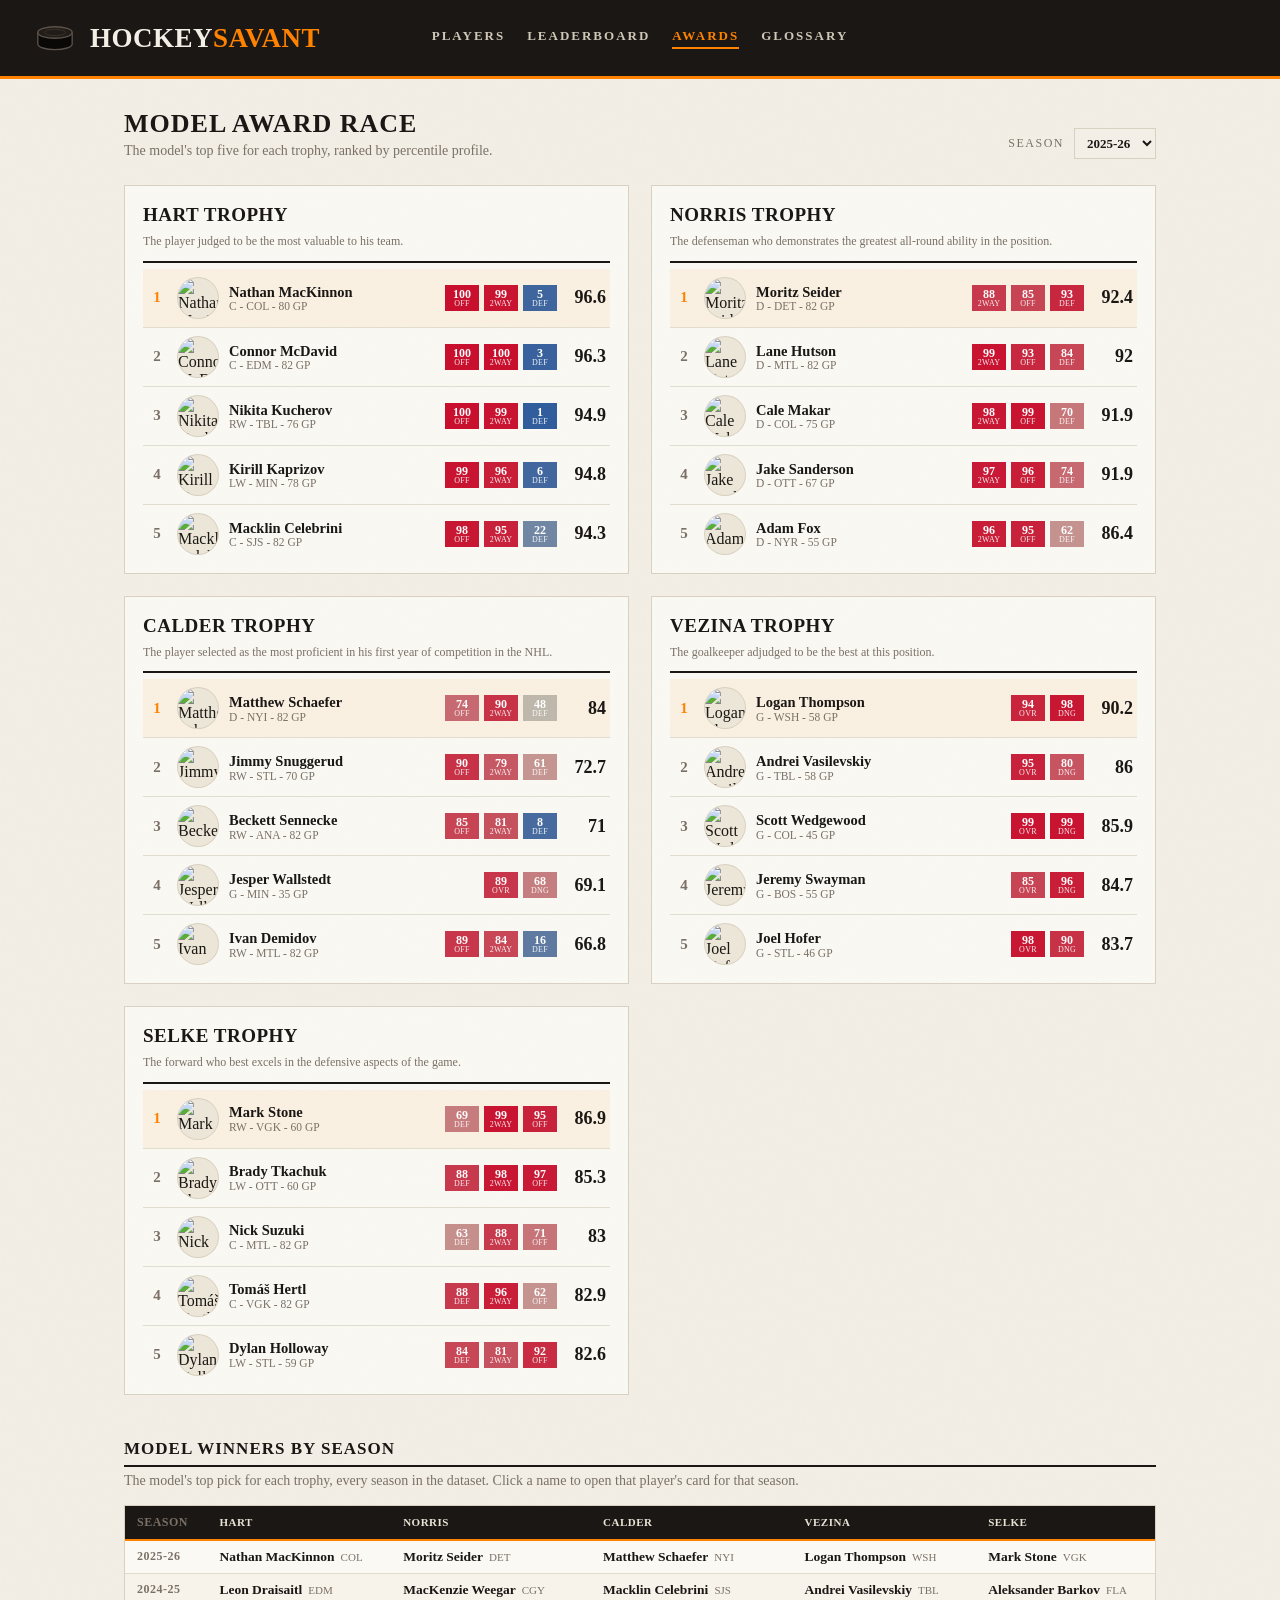
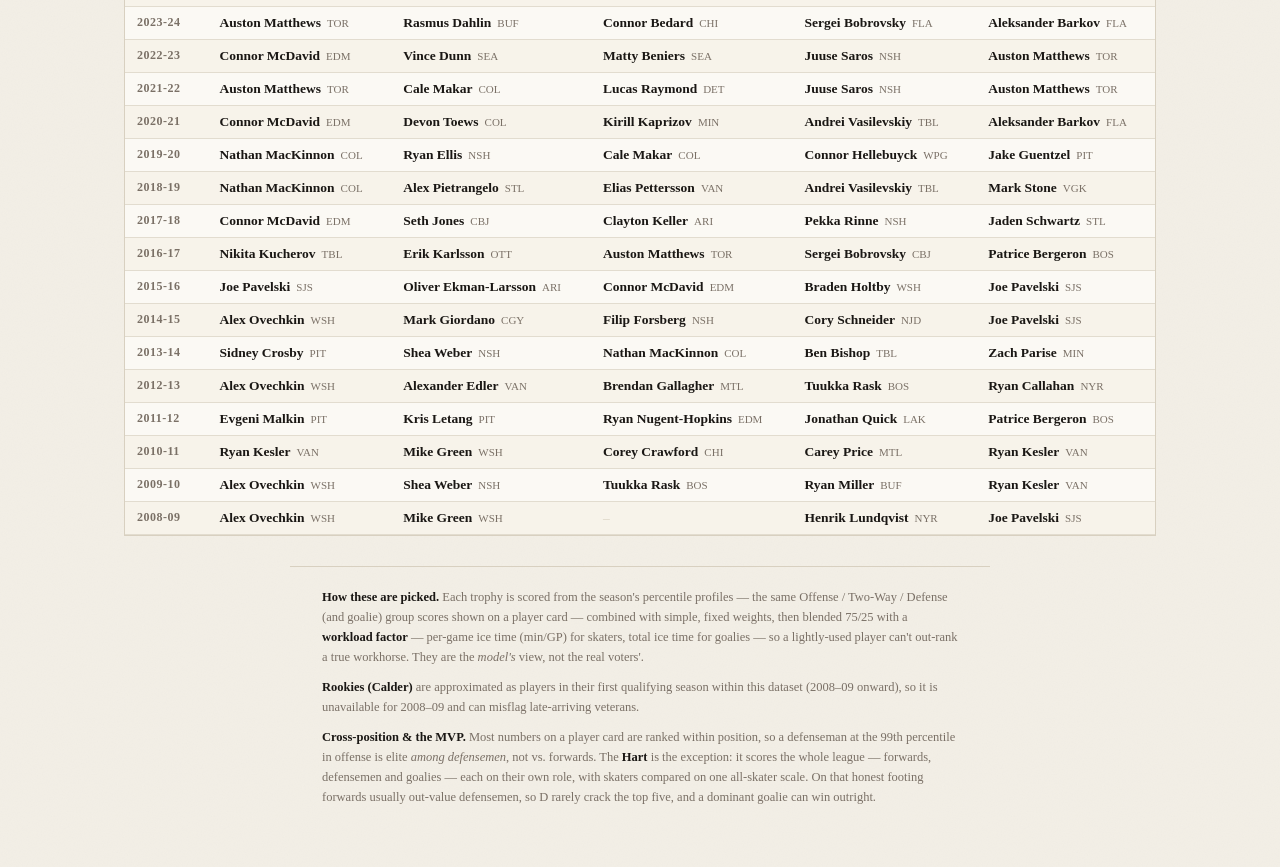
==== docs/awards.html @ ee19a8c4 "Initial commit" ====
<!DOCTYPE html>
<html lang="en">
<head>
  <meta charset="UTF-8">
  <meta name="viewport" content="width=device-width, initial-scale=1.0">
  <title>HockeySavant - Awards</title>
  <link rel="stylesheet" href="style.css">
</head>
<body>
  <header>
    <div class="brand">
      <svg class="puck" viewBox="0 0 44 34" aria-hidden="true">
        <path d="M4 11 V23 A18 6 0 0 0 40 23 V11 Z" fill="#0a0807"/>
        <ellipse cx="22" cy="11" rx="18" ry="6" fill="#211c18" stroke="#5b5249" stroke-width="1.4"/>
        <path d="M4 11 V23 A18 6 0 0 0 40 23 V11" fill="none" stroke="#5b5249" stroke-width="1.4"/>
        <ellipse cx="22" cy="11" rx="11" ry="3.4" fill="none" stroke="#3a332d" stroke-width="1"/>
      </svg>
      <h1>HOCKEY<span class="accent">SAVANT</span></h1>
    </div>
    <nav class="nav">
      <a href="index.html">Players</a>
      <a href="leaderboard.html">Leaderboard</a>
      <a href="awards.html" class="on">Awards</a>
      <a href="glossary.html">Glossary</a>
    </nav>
  </header>

  <main class="awards">
    <div class="awards-toolbar">
      <div>
        <h2 class="awards-title">Model Award Race</h2>
        <p class="awards-lead">The model's top five for each trophy, ranked by percentile profile.</p>
      </div>
      <label class="awards-season">Season
        <select id="award-season" class="season-select" aria-label="Season"></select>
      </label>
    </div>

    <div id="award-grid" class="award-grid"></div>

    <section id="award-history" class="award-history">
      <h3 class="award-history-head">Model Winners by Season</h3>
      <p class="award-history-lead">The model's top pick for each trophy, every season in the
        dataset. Click a name to open that player's card for that season.</p>
      <div class="award-history-scroll">
        <table id="award-history-table" class="award-history-table"></table>
      </div>
    </section>

    <footer class="page-note">
      <p><strong>How these are picked.</strong> Each trophy is scored from the season's
      percentile profiles &mdash; the same Offense / Two-Way / Defense (and goalie) group
      scores shown on a player card &mdash; combined with simple, fixed weights, then blended
      75/25 with a <strong>workload factor</strong> &mdash; per-game ice time (min/GP) for skaters,
      total ice time for goalies &mdash; so a lightly-used player can't out-rank a true workhorse.
      They are the <em>model's</em> view, not the real voters'.</p>
      <p><strong>Rookies (Calder)</strong> are approximated as players in their first qualifying
      season within this dataset (2008&ndash;09 onward), so it is unavailable for 2008&ndash;09
      and can misflag late-arriving veterans.</p>
      <p><strong>Cross-position &amp; the MVP.</strong> Most numbers on a player card are ranked
      within position, so a defenseman at the 99th percentile in offense is elite <em>among
      defensemen</em>, not vs. forwards. The <strong>Hart</strong> is the exception: it scores the
      whole league &mdash; forwards, defensemen and goalies &mdash; each on their own role, with
      skaters compared on one all-skater scale. On that honest footing forwards usually out-value
      defensemen, so D rarely crack the top five, and a dominant goalie can win outright.</p>
    </footer>
  </main>

  <script src="awards.js"></script>
</body>
</html>
---- docs/style.css ----
:root {
  --paper: #f3efe6;     /* warm off-white page */
  --card: #fbf9f4;      /* card surface */
  --ink: #1a1714;       /* near-black warm text */
  --muted: #7a7066;     /* warm grey */
  --line: #e2dccf;      /* hairlines */
  --rule: #d8d0c0;
  --hot: #c8102e;       /* elite (high percentile) */
  --cold: #2f5b9c;      /* cold (low percentile) */
  --accent: #ff8200;
  /* subtle paper grain (generated SVG noise, no external asset) */
  --grain: url("data:image/svg+xml,%3Csvg xmlns='http://www.w3.org/2000/svg' width='160' height='160'%3E%3Cfilter id='n'%3E%3CfeTurbulence type='fractalNoise' baseFrequency='0.8' numOctaves='2' stitchTiles='stitch'/%3E%3CfeColorMatrix type='saturate' values='0'/%3E%3CfeComponentTransfer%3E%3CfeFuncA type='linear' slope='0.045'/%3E%3C/feComponentTransfer%3E%3C/filter%3E%3Crect width='100%25' height='100%25' filter='url(%23n)'/%3E%3C/svg%3E");
}
* { box-sizing: border-box; }
html { -webkit-text-size-adjust: 100%; }
body {
  margin: 0;
  font-family: "Times New Roman", Times, serif;
  background-color: var(--paper);
  background-image: var(--grain);
  color: var(--ink);
  -webkit-font-smoothing: antialiased;
}

/* ---------- header ---------- */
/* three-track grid: brand left, nav dead-centre, search (if any) right. Equal
   1fr side tracks keep the nav centred on pages that have no search box too. */
header {
  display: grid;
  grid-template-columns: 1fr auto 1fr;
  align-items: center;
  gap: 28px;
  padding: 22px 34px;
  background: var(--ink);
  border-bottom: 3px solid var(--accent);
}
.brand { justify-self: start; }
header > .nav { justify-self: center; }
.search-wrap { justify-self: end; }

@media (max-width: 720px) {
  header {
    grid-template-columns: 1fr;
    justify-items: center;
    text-align: center;
    gap: 16px;
  }
  .brand, header > .nav, .search-wrap { justify-self: center; }
}
.brand { display: flex; align-items: center; gap: 14px; white-space: nowrap; }
.puck { width: 42px; height: auto; flex-shrink: 0; display: block; }
h1 {
  font-family: "Times New Roman", Times, serif;
  font-weight: 700;
  font-size: 27px;
  letter-spacing: 0.5px;
  margin: 0;
  color: #f3efe6;
  line-height: 1;
  white-space: nowrap;
}
h1 .accent { color: var(--accent); }
.search-wrap { position: relative; flex: 1; min-width: 240px; max-width: 340px; }
#search {
  width: 100%;
  padding: 11px 15px;
  background: #2a2622;
  border: 1px solid #3a352f;
  border-radius: 0;
  color: #f3efe6;
  font-size: 15px;
  font-family: inherit;
  outline: none;
}
#search::placeholder { color: #8c8378; }
#search:focus { border-color: var(--accent); }
.suggest {
  position: absolute;
  top: 48px; left: 0; right: 0;
  margin: 0; padding: 5px;
  list-style: none;
  background: var(--card);
  border: 1px solid var(--rule);
  border-radius: 0;
  max-height: 330px;
  overflow-y: auto;
  z-index: 10;
}
.suggest:empty { display: none; }
.suggest li {
  padding: 9px 12px;
  cursor: pointer;
  font-size: 14px;
  display: flex;
  justify-content: space-between;
  align-items: center;
  border-bottom: 1px solid var(--line);
}
.suggest li:last-child { border-bottom: none; }
.suggest li:hover, .suggest li.active { background: var(--accent); color: #fff; }
.suggest .meta { color: var(--muted); font-size: 12px; }
.suggest li:hover .meta, .suggest li.active .meta { color: rgba(255,255,255,.85); }

/* ---------- card ---------- */
main.card {
  position: relative;
  overflow: hidden;
  max-width: 600px;
  margin: 40px auto;
  background-color: var(--card);
  background-image: var(--grain);
  border: 1px solid var(--rule);
  border-top: 4px solid var(--ink);
  border-radius: 0;
  padding: 28px 32px 24px;
}
.hidden { display: none; }
.name-row { display: flex; align-items: center; gap: 11px; }
.team-logo {
  height: 30px; width: auto; flex-shrink: 0;
  position: relative; top: 1px;
}
.card-head {
  position: relative;
  display: flex; justify-content: space-between; align-items: flex-start; gap: 16px;
}
.head-id { display: flex; align-items: center; gap: 18px; }
.headshot {
  width: 84px; height: 84px; border-radius: 50%;
  object-fit: cover; object-position: top center;
  background: #ece6d8;
  border: 3px solid var(--card);
  box-shadow: 0 0 0 1px var(--rule);
  flex-shrink: 0;
}
#p-name {
  font-family: "Times New Roman", Times, serif;
  margin: 0; font-size: 33px; font-weight: 700; letter-spacing: 0;
  line-height: 1.02;
}
.sub { margin: 6px 0 0; color: var(--muted); font-size: 13.5px; }
.statline { margin: 7px 0 0; font-size: 14px; color: var(--ink); }
.statline b {
  font-family: "Times New Roman", Times, serif; font-weight: 700;
  font-size: 18px; color: var(--accent); margin-right: 2px;
}
.statline .sep { color: var(--rule); margin: 0 8px; }

.card-controls { display: flex; flex-direction: column; align-items: flex-end; gap: 8px; flex-shrink: 0; }
.season-select {
  font-family: inherit; font-size: 13px; font-weight: 700;
  color: var(--ink); background: var(--paper);
  border: 1px solid var(--rule); border-radius: 0;
  padding: 6px 8px; cursor: pointer;
}
.season-select:disabled { color: var(--muted); cursor: default; }
.toggle {
  display: flex; background: var(--paper);
  border: 1px solid var(--rule); border-radius: 0; padding: 3px;
  flex-shrink: 0;
}
.toggle button {
  background: none; border: none; color: var(--muted);
  padding: 7px 15px; border-radius: 0; cursor: pointer;
  font-size: 12px; font-weight: 700; letter-spacing: 0.5px;
  text-transform: uppercase; font-family: inherit;
}
.toggle button.on { background: var(--ink); color: var(--paper); }

/* ---------- sliders ---------- */
.sliders { position: relative; margin-top: 24px; display: flex; flex-direction: column; gap: 13px; }
.group-head {
  font-family: "Times New Roman", Times, serif;
  font-size: 13px; font-weight: 600; letter-spacing: 2px; text-transform: uppercase;
  color: var(--ink); margin-top: 14px; padding-bottom: 5px;
  border-bottom: 2px solid var(--ink);
  display: flex; align-items: baseline; gap: 8px;
}
.group-head:first-child { margin-top: 0; }
.group-score {
  margin-left: auto;
  font-family: "Times New Roman", Times, serif;
  font-size: 13px; font-weight: 700; letter-spacing: 0; color: #fff;
  min-width: 30px; padding: 1px 7px; border-radius: 10px;
  text-align: center; font-variant-numeric: tabular-nums;
}
.slider-row { display: grid; grid-template-columns: 160px 1fr 54px; align-items: center; gap: 16px; }
.slider-label { font-size: 13.5px; color: var(--ink); }
.slider-val {
  font-family: "Times New Roman", Times, serif; font-weight: 700;
  font-size: 16px; color: var(--ink); font-variant-numeric: tabular-nums; text-align: right;
}
.track {
  position: relative; height: 6px; border-radius: 0;
  background: linear-gradient(90deg, var(--cold) 0%, #cfc7b8 50%, var(--hot) 100%);
  opacity: 0.5;
}
.track .fill-wrap { position: relative; height: 6px; }
.dot {
  position: absolute; top: 50%; transform: translate(-50%,-50%);
  width: 30px; height: 30px; border-radius: 50%;
  display: flex; align-items: center; justify-content: center;
  font-family: "Times New Roman", Times, serif;
  font-size: 13px; font-weight: 700; color: #fff;
  opacity: 1;
  border: 2px solid var(--card);
  transition: left 0.4s cubic-bezier(.34,1.3,.5,1), background 0.4s;
}
.inv { color: var(--muted); font-size: 11px; }

.legend { margin-top: 24px; color: var(--muted); font-size: 12px; }
.legend .hot { color: var(--hot); font-weight: 700; }
.legend .cold { color: var(--cold); font-weight: 700; }

.hint { text-align: center; color: var(--muted); margin-top: 70px; font-size: 15px; }

/* ---------- most similar ---------- */
.similar { max-width: 600px; margin: 30px auto 0; }
.similar-head {
  font-family: "Times New Roman", Times, serif;
  font-size: 13px; font-weight: 600; letter-spacing: 2px; text-transform: uppercase;
  color: var(--ink); margin: 0 0 14px; padding-bottom: 6px;
  border-bottom: 2px solid var(--ink);
}
.similar-head span { color: var(--muted); }
.similar-list { display: grid; grid-template-columns: repeat(3, 1fr); gap: 12px; }
.sim-row {
  display: flex; flex-direction: column; align-items: center; gap: 7px;
  background-color: var(--card); background-image: var(--grain);
  border: 1px solid var(--rule); padding: 16px 10px;
  cursor: pointer; text-align: center; font-family: inherit;
}
.sim-row:hover { border-color: var(--accent); }
.sim-mug {
  width: 54px; height: 54px; border-radius: 50%;
  object-fit: cover; object-position: top center;
  background: #ece6d8; box-shadow: 0 0 0 1px var(--rule);
}
.sim-name { font-weight: 700; font-size: 15px; color: var(--ink); line-height: 1.1; }
.sim-meta { font-size: 12px; color: var(--muted); }

/* ---------- empty state ---------- */
.empty { max-width: 540px; margin: 56px auto 0; text-align: center; padding: 0 24px; }
.empty-puck { width: 64px; height: auto; display: block; margin: 0 auto 20px; }
.empty-lead { font-size: 18px; line-height: 1.55; color: var(--ink); margin: 0 0 24px; }
.empty-label {
  font-size: 12px; letter-spacing: 1.5px; text-transform: uppercase;
  color: var(--muted); margin: 0 0 14px;
}
.chips { display: flex; flex-wrap: wrap; gap: 10px; justify-content: center; }
.chip {
  font-family: inherit; font-size: 14px; padding: 8px 14px;
  background: var(--card); border: 1px solid var(--rule); color: var(--ink); cursor: pointer;
}
.chip:hover { border-color: var(--accent); color: var(--accent); }

/* ---------- footer ---------- */
.page-note {
  max-width: 700px; margin: 30px auto 60px; padding: 20px 32px 0;
  color: var(--muted); font-size: 12.5px; line-height: 1.6;
  border-top: 1px solid var(--rule);
}
.page-note p { margin: 0 0 10px; }
.page-note strong { color: var(--ink); }

/* ---------- nav ---------- */
.nav { display: flex; gap: 22px; align-items: center; }
.nav a {
  font-family: "Times New Roman", Times, serif; font-size: 13px; font-weight: 600;
  letter-spacing: 2px; text-transform: uppercase; text-decoration: none;
  color: #cfc7b8; padding-bottom: 3px; border-bottom: 2px solid transparent;
}
.nav a:hover { color: #fff; }
.nav a.on { color: var(--accent); border-bottom-color: var(--accent); }

/* ---------- awards page ---------- */
.awards { max-width: 1080px; margin: 0 auto; padding: 30px 24px 0; }
.awards-toolbar {
  display: flex; justify-content: space-between; align-items: flex-end;
  gap: 20px; flex-wrap: wrap; margin-bottom: 26px;
}
.awards-title {
  font-family: "Times New Roman", Times, serif; font-size: 26px; font-weight: 700;
  letter-spacing: 1px; text-transform: uppercase; margin: 0; color: var(--ink);
}
.awards-lead { margin: 4px 0 0; color: var(--muted); font-size: 14px; }
.awards-season {
  font-family: "Times New Roman", Times, serif; font-size: 12px; letter-spacing: 1.5px;
  text-transform: uppercase; color: var(--muted); display: flex; align-items: center; gap: 10px;
}

.award-grid {
  display: grid; grid-template-columns: repeat(auto-fill, minmax(330px, 1fr));
  gap: 22px;
}
.trophy {
  background-color: var(--card); background-image: var(--grain);
  border: 1px solid var(--rule); padding: 18px 18px 10px;
}
.trophy-head { border-bottom: 2px solid var(--ink); padding-bottom: 10px; margin-bottom: 6px; }
.trophy-head h3 {
  font-family: "Times New Roman", Times, serif; font-size: 19px; font-weight: 700;
  letter-spacing: 0.5px; text-transform: uppercase; margin: 0; display: inline;
}
.trophy-sub {
  font-family: "Times New Roman", Times, serif; font-size: 11px; font-weight: 600;
  letter-spacing: 1.5px; text-transform: uppercase; color: var(--accent); margin-left: 8px;
}
.trophy-desc { margin: 7px 0 0; color: var(--muted); font-size: 12px; line-height: 1.45; }
.trophy-none { color: var(--muted); font-style: italic; font-size: 13px; padding: 10px 2px; }

.nominee-list { display: flex; flex-direction: column; }
.nominee {
  display: grid; grid-template-columns: 20px 40px 1fr auto;
  align-items: center; gap: 11px; padding: 9px 4px;
  border-bottom: 1px solid var(--line); text-decoration: none; color: inherit;
}
.nominee:last-child { border-bottom: none; }
.nominee:hover { background: rgba(0,0,0,0.03); }
.nominee.winner { background: rgba(255,130,0,0.07); }
.rank {
  font-family: "Times New Roman", Times, serif; font-weight: 700; font-size: 15px;
  color: var(--muted); text-align: center;
}
.nominee.winner .rank { color: var(--accent); }
.nom-mug {
  width: 40px; height: 40px; border-radius: 50%;
  object-fit: cover; object-position: top center;
  background: #ece6d8; box-shadow: 0 0 0 1px var(--rule);
}
.nom-id { display: flex; flex-direction: column; min-width: 0; }
.nom-name {
  font-weight: 700; font-size: 14.5px; color: var(--ink); line-height: 1.15;
  white-space: nowrap; overflow: hidden; text-overflow: ellipsis;
}
.nom-meta { font-size: 11.5px; color: var(--muted); }
.nom-why { display: none; }              /* compact rows hide chips; see wide view */
.nom-score {
  font-family: "Times New Roman", Times, serif; font-weight: 700; font-size: 18px;
  color: var(--ink); font-variant-numeric: tabular-nums; text-align: right; min-width: 38px;
}

/* room for the "why" chips on wider cards */
@media (min-width: 560px) {
  .nominee { grid-template-columns: 20px 40px 1fr auto auto; }
  .nom-why { display: flex; gap: 5px; }
  .why-chip {
    display: flex; flex-direction: column; align-items: center; justify-content: center;
    width: 34px; padding: 3px 0; color: #fff; line-height: 1;
  }
  .why-chip b { font-size: 12px; font-weight: 700; }
  .why-chip i { font-size: 8px; font-style: normal; text-transform: uppercase; letter-spacing: 0.3px; opacity: 0.92; }
}

/* ---------- awards: historical winners ---------- */
.award-history { margin: 44px 0 0; }
.award-history-head {
  font-family: "Times New Roman", Times, serif; font-size: 17px; font-weight: 700;
  letter-spacing: 1px; text-transform: uppercase; color: var(--ink);
  margin: 0 0 6px; padding-bottom: 6px; border-bottom: 2px solid var(--ink);
}
.award-history-lead { margin: 0 0 16px; color: var(--muted); font-size: 14px; }
.award-history-scroll {
  overflow-x: auto; border: 1px solid var(--rule); background: var(--card);
  -webkit-overflow-scrolling: touch;
}
.award-history-table {
  border-collapse: separate; border-spacing: 0; width: 100%;
  font-variant-numeric: tabular-nums;
}
.award-history-table thead th {
  position: sticky; top: 0; z-index: 2;
  background: var(--ink); color: #e9e3d6;
  font-family: "Times New Roman", Times, serif; font-size: 11px; font-weight: 600;
  letter-spacing: 0.5px; text-transform: uppercase;
  padding: 9px 12px; text-align: left; white-space: nowrap;
  border-bottom: 2px solid var(--accent);
}
.award-history-table td, .award-history-table tbody th {
  padding: 8px 12px; border-bottom: 1px solid var(--line);
  font-size: 13.5px; white-space: nowrap; text-align: left;
}
.award-history-table .ah-season {
  font-family: "Times New Roman", Times, serif; font-weight: 600; font-size: 12px;
  letter-spacing: 0.5px; color: var(--muted);
}
.award-history-table tbody th.ah-season {
  position: sticky; left: 0; background: var(--card); z-index: 1;
}
.award-history-table tbody tr:nth-child(even) td,
.award-history-table tbody tr:nth-child(even) th.ah-season { background: #f7f3ea; }
.award-history-table tbody tr:hover td,
.award-history-table tbody tr:hover th.ah-season { background: #f0e8d6; }
.ah-win { text-decoration: none; color: var(--ink); font-weight: 700; }
.ah-win:hover { color: var(--accent); }
.ah-team { color: var(--muted); font-weight: 400; font-size: 11px; margin-left: 6px; }
.ah-none { color: var(--rule); }

/* ---------- leaderboard page ---------- */
.board { max-width: 1240px; margin: 0 auto; padding: 30px 24px 0; }
.board-toolbar {
  display: flex; justify-content: space-between; align-items: flex-end;
  gap: 20px; flex-wrap: wrap; margin-bottom: 16px;
}
.board-title {
  font-family: "Times New Roman", Times, serif; font-size: 26px; font-weight: 700;
  letter-spacing: 1px; text-transform: uppercase; margin: 0; color: var(--ink);
}
.board-lead { margin: 4px 0 0; color: var(--muted); font-size: 14px; max-width: 460px; }
.board-controls { display: flex; align-items: center; gap: 12px; flex-wrap: wrap; }
.board-season {
  font-family: "Times New Roman", Times, serif; font-size: 12px; letter-spacing: 1.5px;
  text-transform: uppercase; color: var(--muted); display: flex; align-items: center; gap: 8px;
}

.board-subbar {
  display: flex; align-items: center; justify-content: space-between;
  gap: 16px; margin-bottom: 12px; flex-wrap: wrap;
}
.board-subbar-left { display: flex; align-items: center; gap: 18px; flex-wrap: wrap; }
.board-filter {
  width: 240px; max-width: 100%;
  padding: 9px 13px; font-family: inherit; font-size: 14px; color: var(--ink);
  background: var(--card); border: 1px solid var(--rule); border-radius: 0; outline: none;
}
.board-filter:focus { border-color: var(--accent); }

/* min-TOI slider */
.toi-filter { display: flex; align-items: center; gap: 10px; }
.toi-cap {
  font-family: "Times New Roman", Times, serif; font-size: 11px; font-weight: 600;
  letter-spacing: 1.5px; text-transform: uppercase; color: var(--muted);
}
.toi-filter input[type="range"] {
  -webkit-appearance: none; appearance: none;
  width: 160px; height: 4px; background: var(--rule); outline: none; cursor: pointer;
}
.toi-filter input[type="range"]::-webkit-slider-thumb {
  -webkit-appearance: none; appearance: none;
  width: 16px; height: 16px; border-radius: 50%;
  background: var(--accent); border: 2px solid var(--card); box-shadow: 0 0 0 1px var(--rule);
}
.toi-filter input[type="range"]::-moz-range-thumb {
  width: 14px; height: 14px; border: 2px solid var(--card); border-radius: 50%;
  background: var(--accent);
}
.toi-value {
  min-width: 78px; font-family: "Times New Roman", Times, serif; font-weight: 700;
  font-size: 13px; color: var(--ink); font-variant-numeric: tabular-nums;
}
.board-count {
  font-family: "Times New Roman", Times, serif; font-size: 12px; font-weight: 600;
  letter-spacing: 1px; text-transform: uppercase; color: var(--muted); white-space: nowrap;
}

.board-scroll {
  overflow: auto; max-height: calc(100vh - 150px);
  border: 1px solid var(--rule); box-shadow: 0 1px 0 var(--rule);
  background: var(--card); -webkit-overflow-scrolling: touch;
}
.board-table {
  border-collapse: separate; border-spacing: 0; width: 100%;
  font-variant-numeric: tabular-nums;
}
.board-table th, .board-table td {
  padding: 6px 9px; text-align: center; white-space: nowrap;
}
.board-table tbody td { border-bottom: 1px solid var(--line); height: 44px; }

/* ---- header: group bands (row 1) + sortable columns (row 2) ---- */
.board-table thead th {
  position: sticky; background: var(--ink); color: #e9e3d6; z-index: 3;
  font-family: "Times New Roman", Times, serif; letter-spacing: 0.5px; text-transform: uppercase;
}
.board-table thead .band-row th.band {
  top: 0; height: 26px; font-size: 11px; font-weight: 700; letter-spacing: 1.5px;
  color: var(--accent); border-bottom: 1px solid #3a352f; border-left: 1px solid #3a352f;
}
.board-table thead .col-row th {
  top: 26px; height: 30px; font-size: 11px; font-weight: 600; color: #d8d1c3;
  border-bottom: 2px solid var(--accent);
}
/* rank / name / ovr span both rows -> anchor at the very top */
.board-table thead .band-row th[rowspan] { top: 0; border-bottom: 2px solid var(--accent); }
.board-table th.sortable { cursor: pointer; }
.board-table th.sortable:hover { color: #fff; background: #272320; }
.board-table thead th.sorted { color: var(--accent); }
.board-table th .th-lbl { display: inline; }
.board-table th .sort-arrow { font-size: 8px; font-style: normal; margin-left: 2px; }
.board-table .lowmark { font-style: normal; font-size: 9px; opacity: 0.7; margin-left: 2px; }

/* pin rank + name columns while the stat columns scroll */
.board-table .col-rank { left: 0; width: 40px; }
.board-table .col-name { left: 40px; text-align: left; min-width: 168px; }
.board-table .col-rank, .board-table .col-name { position: sticky; }
.board-table thead .col-rank, .board-table thead .col-name { z-index: 6; }
.board-table tbody .col-rank, .board-table tbody .col-name { background: var(--card); z-index: 2; }

/* section separators between group bands */
.board-table .col-ovr { border-left: 2px solid var(--rule); }
.board-table .sec-start { border-left: 2px solid var(--rule); }
.board-table thead .sec-start { border-left: 1px solid #3a352f; }

/* zebra + hover */
.board-table tbody tr:nth-child(even) td { background: #f7f3ea; }
.board-table tbody tr:nth-child(even) .col-rank,
.board-table tbody tr:nth-child(even) .col-name { background: #f7f3ea; }
.board-table tbody tr:hover td { background: #f0e8d6; }
.board-table tbody tr:hover .col-rank,
.board-table tbody tr:hover .col-name { background: #f0e8d6; }

/* rank column + top-3 medals */
.board-table tbody .col-rank .rk {
  font-family: "Times New Roman", Times, serif; font-weight: 600; font-size: 14px; color: var(--muted);
}
.board-table tbody tr.lead .col-rank .rk {
  display: inline-flex; align-items: center; justify-content: center;
  width: 24px; height: 24px; border-radius: 50%; color: #fff;
}
.board-table tbody tr.lead-1 .col-rank .rk { background: #c8a13a; }
.board-table tbody tr.lead-2 .col-rank .rk { background: #9aa0a6; }
.board-table tbody tr.lead-3 .col-rank .rk { background: #b07a45; }

/* name cell with mug */
.board-name {
  text-decoration: none; color: inherit;
  display: flex; align-items: center; gap: 10px; line-height: 1.12;
}
.bn-mug {
  width: 30px; height: 30px; border-radius: 50%; flex-shrink: 0;
  object-fit: cover; object-position: top center;
  background: #ece6d8; box-shadow: 0 0 0 1px var(--rule);
}
.bn-txt { display: flex; flex-direction: column; min-width: 0; }
.bn-name { font-weight: 700; font-size: 13.5px; color: var(--ink); }
.board-name:hover .bn-name { color: var(--accent); }
.bn-meta { font-size: 11px; color: var(--muted); letter-spacing: 0.3px; }

/* percentile pills */
.pct-pill {
  display: inline-block; min-width: 27px; padding: 3px 6px;
  color: #fff; font-weight: 700; font-size: 12px; border-radius: 9px;
  font-family: "Times New Roman", Times, serif;
}
.pct-pill.strong {
  min-width: 32px; font-size: 13px; padding: 4px 7px;
  box-shadow: 0 0 0 1px rgba(0,0,0,0.08);
}
.col-ovr .pct-pill { border-radius: 4px; }
.board-empty { padding: 32px; color: var(--muted); font-style: italic; text-align: center; }

@media (max-width: 720px) {
  .board-scroll { max-height: none; }
  .board-table thead th { position: static; }
  .board-table .col-rank, .board-table .col-name { position: static; }
}

/* ---------- glossary page ---------- */
.gloss { max-width: 920px; margin: 0 auto; padding: 30px 24px 0; }
.gloss-title {
  font-family: "Times New Roman", Times, serif; font-size: 26px; font-weight: 700;
  letter-spacing: 1px; text-transform: uppercase; margin: 0; color: var(--ink);
}
.gloss-lead { margin: 4px 0 24px; color: var(--muted); font-size: 14px; }
.gloss-concepts {
  display: grid; grid-template-columns: repeat(auto-fill, minmax(270px, 1fr)); gap: 16px;
}
.gloss-card {
  background-color: var(--card); background-image: var(--grain);
  border: 1px solid var(--rule); border-top: 3px solid var(--ink); padding: 16px 18px;
}
.gloss-card.warn { border-top-color: var(--hot); }
.gloss-card h3 {
  font-family: "Times New Roman", Times, serif; font-size: 14px; font-weight: 700;
  letter-spacing: 0.5px; text-transform: uppercase; margin: 0 0 8px; color: var(--ink);
}
.gloss-card p { margin: 0; font-size: 13.5px; line-height: 1.55; color: var(--ink); }
.gloss-card .cold { color: var(--cold); font-weight: 700; }
.gloss-card .hot { color: var(--hot); font-weight: 700; }

.gloss-legend {
  display: flex; flex-wrap: wrap; gap: 22px; margin: 28px 0 6px;
  font-size: 12.5px; color: var(--muted);
}
.gloss-legend .dir { margin-right: 5px; font-size: 14px; }
.dir.up { color: var(--hot); }
.dir.down { color: var(--cold); }
.dir.ctx { color: var(--muted); }

.gloss-h {
  font-family: "Times New Roman", Times, serif; font-size: 17px; font-weight: 700;
  letter-spacing: 1px; text-transform: uppercase; color: var(--ink);
  margin: 30px 0 12px; padding-bottom: 6px; border-bottom: 2px solid var(--ink);
}
.gloss-table table { width: 100%; border-collapse: collapse; }
.gloss-table .gloss-grouprow th {
  text-align: left; font-family: "Times New Roman", Times, serif; font-size: 12px; font-weight: 600;
  letter-spacing: 1.5px; text-transform: uppercase; color: var(--accent);
  padding: 16px 8px 6px; border-bottom: 1px solid var(--rule);
}
.gloss-table td { padding: 9px 8px; border-bottom: 1px solid var(--line); vertical-align: top; }
.gloss-table .g-stat { font-weight: 700; font-size: 13.5px; color: var(--ink); white-space: nowrap; width: 190px; }
.gloss-table .g-dir { width: 28px; text-align: center; }
.gloss-table .g-dir .dir { font-size: 15px; }
.gloss-table .g-desc { font-size: 13px; line-height: 1.5; color: var(--muted); }

@media (max-width: 560px) {
  .gloss-table .g-stat { width: auto; white-space: normal; }
}

/* ---------- player page layout ----------
   Mobile/tablet: the wrapper is a transparent pass-through, so the card,
   trajectory charts and similar list stay stacked exactly as before.
   Desktop (>=900px): card pins to the left, and the right column stacks the
   three-way graph, the overall graph, then most similar going down. */
@media (min-width: 900px) {
  .player-layout {
    display: grid;
    grid-template-columns: minmax(360px, 600px) minmax(320px, 1fr);
    align-items: start;
    gap: 34px;
    max-width: 1180px;
    margin: 40px auto;
    padding: 0 28px;
  }
  /* collapse the wrapper's spacing on the empty state (card hidden) */
  .player-layout:not(:has(> #card:not(.hidden))) { margin: 0; }
  .player-layout > #card { margin: 0; max-width: none; }
  .player-side { display: flex; flex-direction: column; gap: 30px; }
  .player-side > section { margin: 0; max-width: none; }
  /* in the narrower right column, stack the two charts vertically */
  .player-side .charts { grid-template-columns: 1fr; }
}

/* ---------- season trajectory charts ---------- */
.trajectory { max-width: 600px; margin: 30px auto 0; }
.trajectory.hidden { display: none; }
.trajectory-head {
  font-family: "Times New Roman", Times, serif; font-size: 13px; font-weight: 600; letter-spacing: 2px;
  text-transform: uppercase; color: var(--ink); margin: 0 0 14px; padding-bottom: 6px;
  border-bottom: 2px solid var(--ink); display: flex; align-items: baseline; gap: 10px;
}
.traj-sit { font-size: 11px; letter-spacing: 1px; color: var(--muted); font-weight: 600; }
.charts { display: grid; grid-template-columns: 1fr 1fr; gap: 20px; }
.chart { margin: 0; }
.chart figcaption {
  font-family: "Times New Roman", Times, serif; font-size: 11px; font-weight: 600; letter-spacing: 1px;
  text-transform: uppercase; color: var(--muted); margin-bottom: 7px;
}
svg.lc {
  width: 100%; height: auto; display: block;
  background: var(--card); border: 1px solid var(--rule);
}
.lc-grid { stroke: var(--line); stroke-width: 1; }
.lc-yl { fill: var(--muted); font-size: 8px; text-anchor: end; font-family: "Times New Roman", Times, serif; }
.lc-xl { fill: var(--muted); font-size: 8px; text-anchor: middle; font-family: "Times New Roman", Times, serif; }
.lc-line { fill: none; stroke-width: 2; stroke-linejoin: round; stroke-linecap: round; }
.lc-dot { stroke: var(--card); stroke-width: 1; }
.lc-legend {
  display: flex; flex-wrap: wrap; gap: 12px; justify-content: center;
  margin-top: 7px; font-size: 11px; color: var(--muted);
}
.lc-key { display: flex; align-items: center; gap: 5px; }
.lc-key i { width: 11px; height: 3px; border-radius: 2px; display: inline-block; }
@media (max-width: 560px) { .charts { grid-template-columns: 1fr; } }
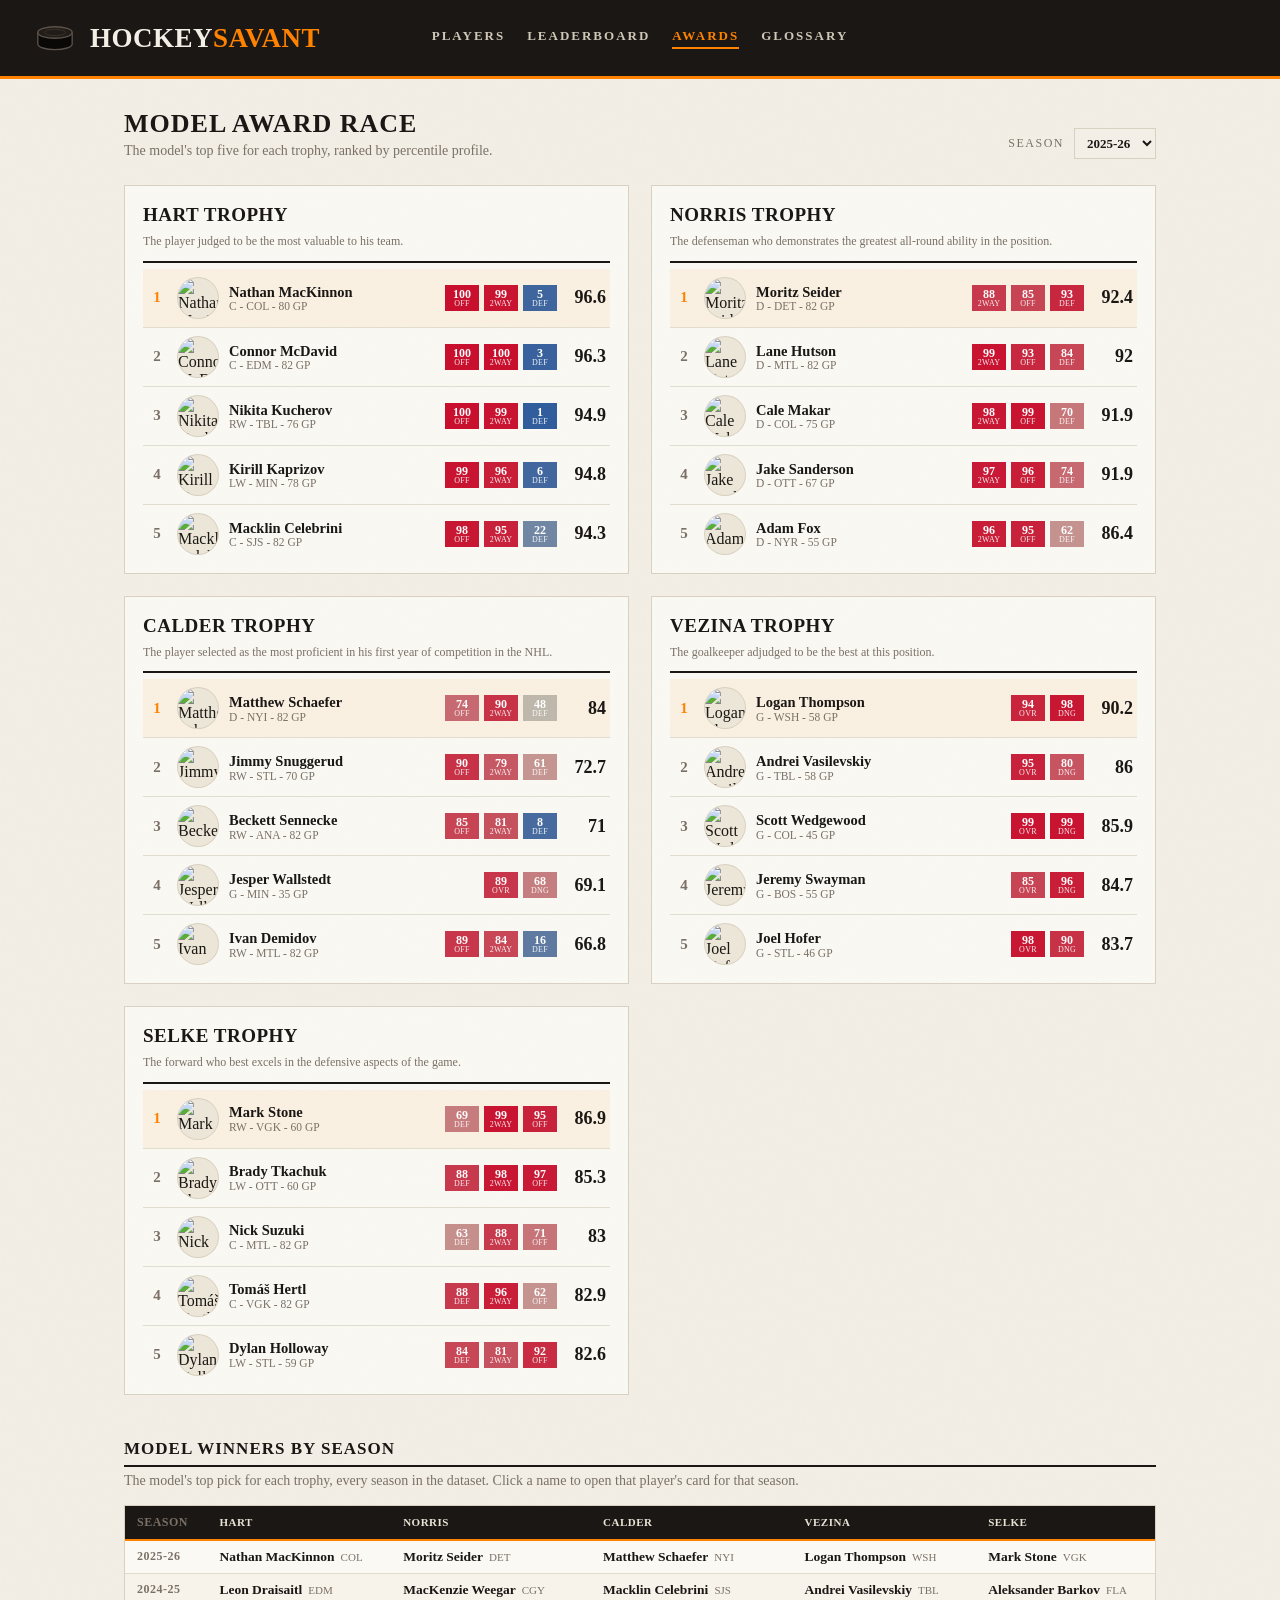
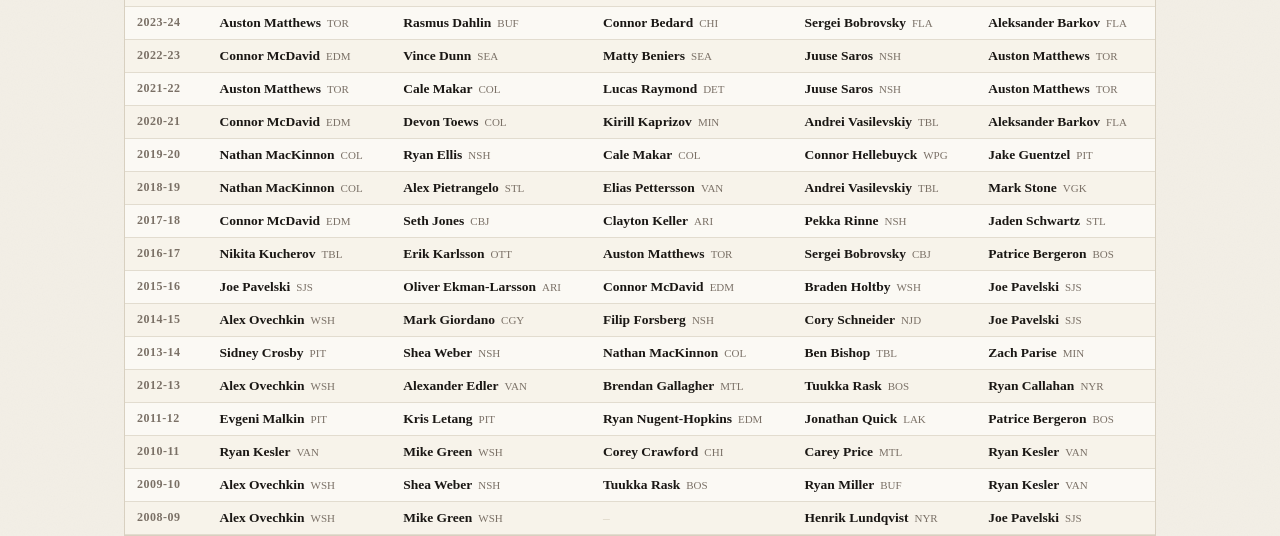
==== commit 8a55af4f: "glossary fixes" ====
--- a/docs/awards.html
+++ b/docs/awards.html
@@ -46,24 +46,6 @@
         <table id="award-history-table" class="award-history-table"></table>
       </div>
     </section>
-
-    <footer class="page-note">
-      <p><strong>How these are picked.</strong> Each trophy is scored from the season's
-      percentile profiles &mdash; the same Offense / Two-Way / Defense (and goalie) group
-      scores shown on a player card &mdash; combined with simple, fixed weights, then blended
-      75/25 with a <strong>workload factor</strong> &mdash; per-game ice time (min/GP) for skaters,
-      total ice time for goalies &mdash; so a lightly-used player can't out-rank a true workhorse.
-      They are the <em>model's</em> view, not the real voters'.</p>
-      <p><strong>Rookies (Calder)</strong> are approximated as players in their first qualifying
-      season within this dataset (2008&ndash;09 onward), so it is unavailable for 2008&ndash;09
-      and can misflag late-arriving veterans.</p>
-      <p><strong>Cross-position &amp; the MVP.</strong> Most numbers on a player card are ranked
-      within position, so a defenseman at the 99th percentile in offense is elite <em>among
-      defensemen</em>, not vs. forwards. The <strong>Hart</strong> is the exception: it scores the
-      whole league &mdash; forwards, defensemen and goalies &mdash; each on their own role, with
-      skaters compared on one all-skater scale. On that honest footing forwards usually out-value
-      defensemen, so D rarely crack the top five, and a dominant goalie can win outright.</p>
-    </footer>
   </main>
 
   <script src="awards.js"></script>
